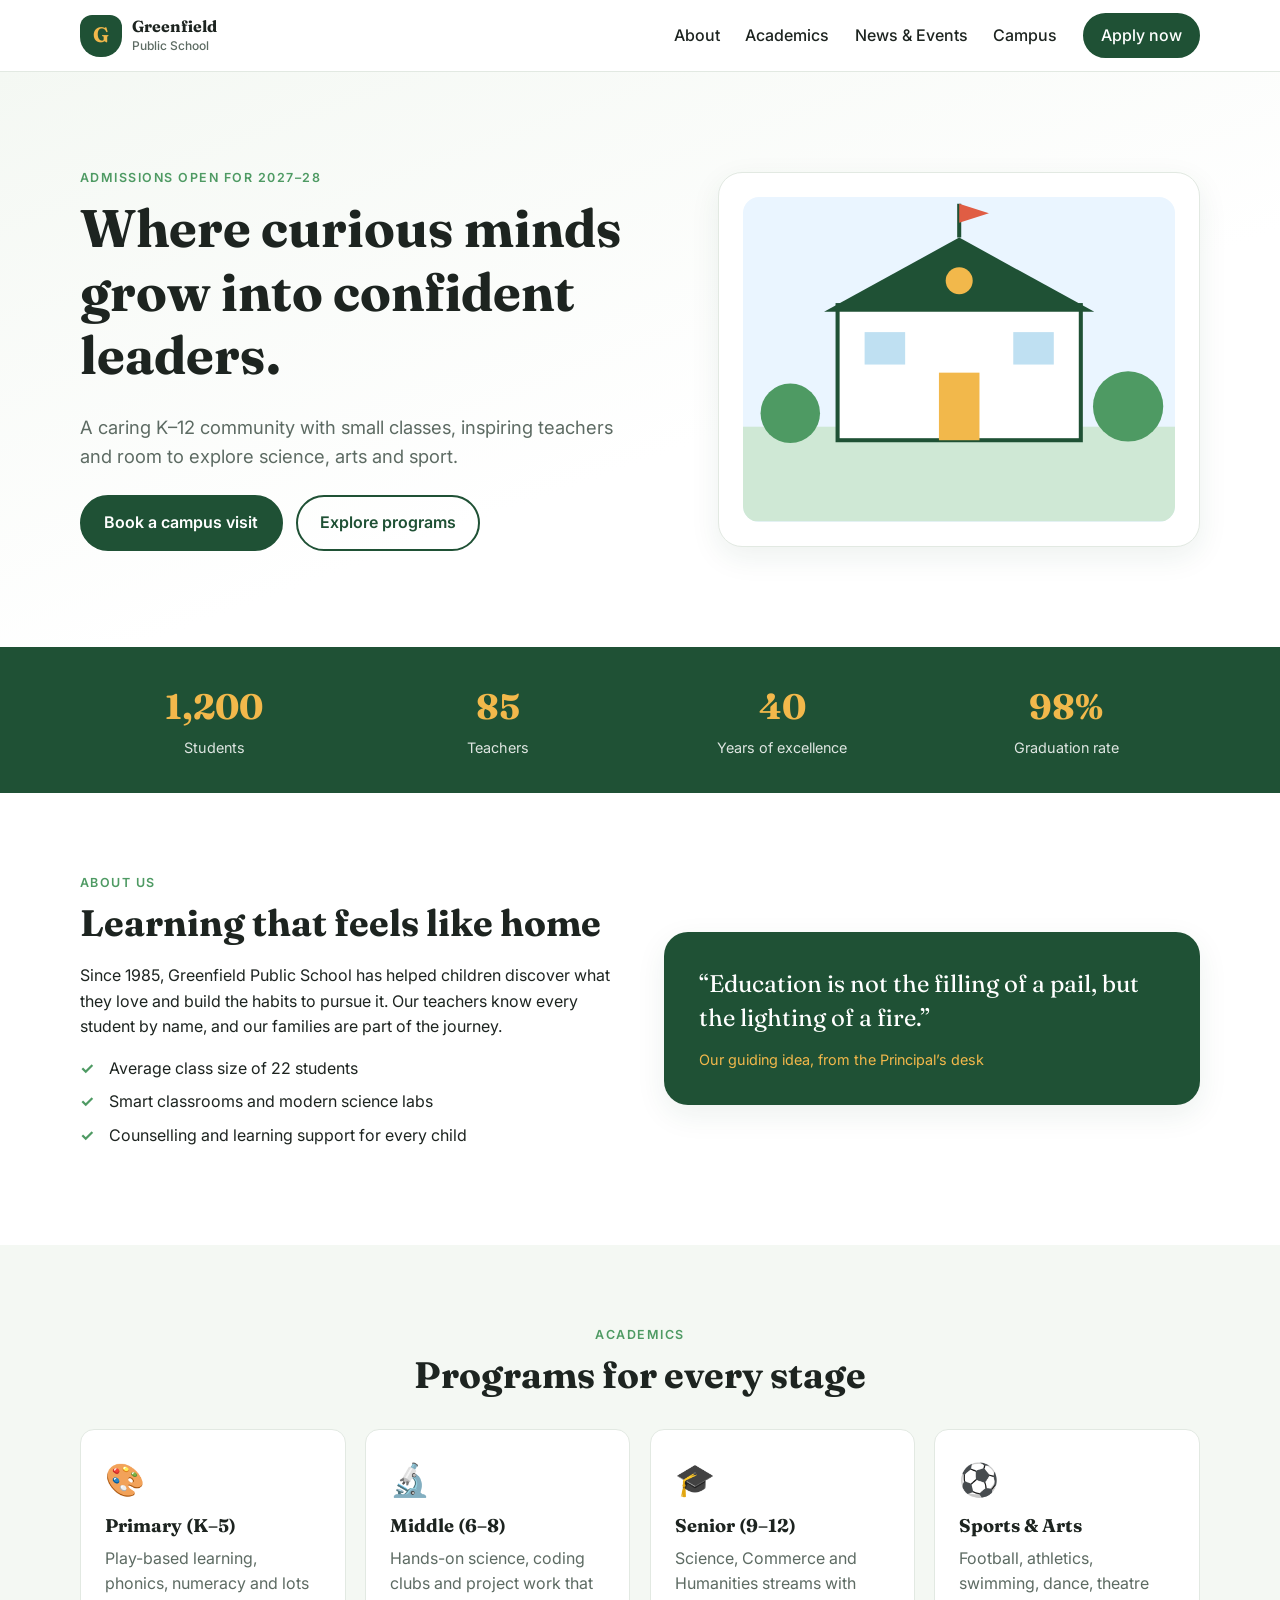
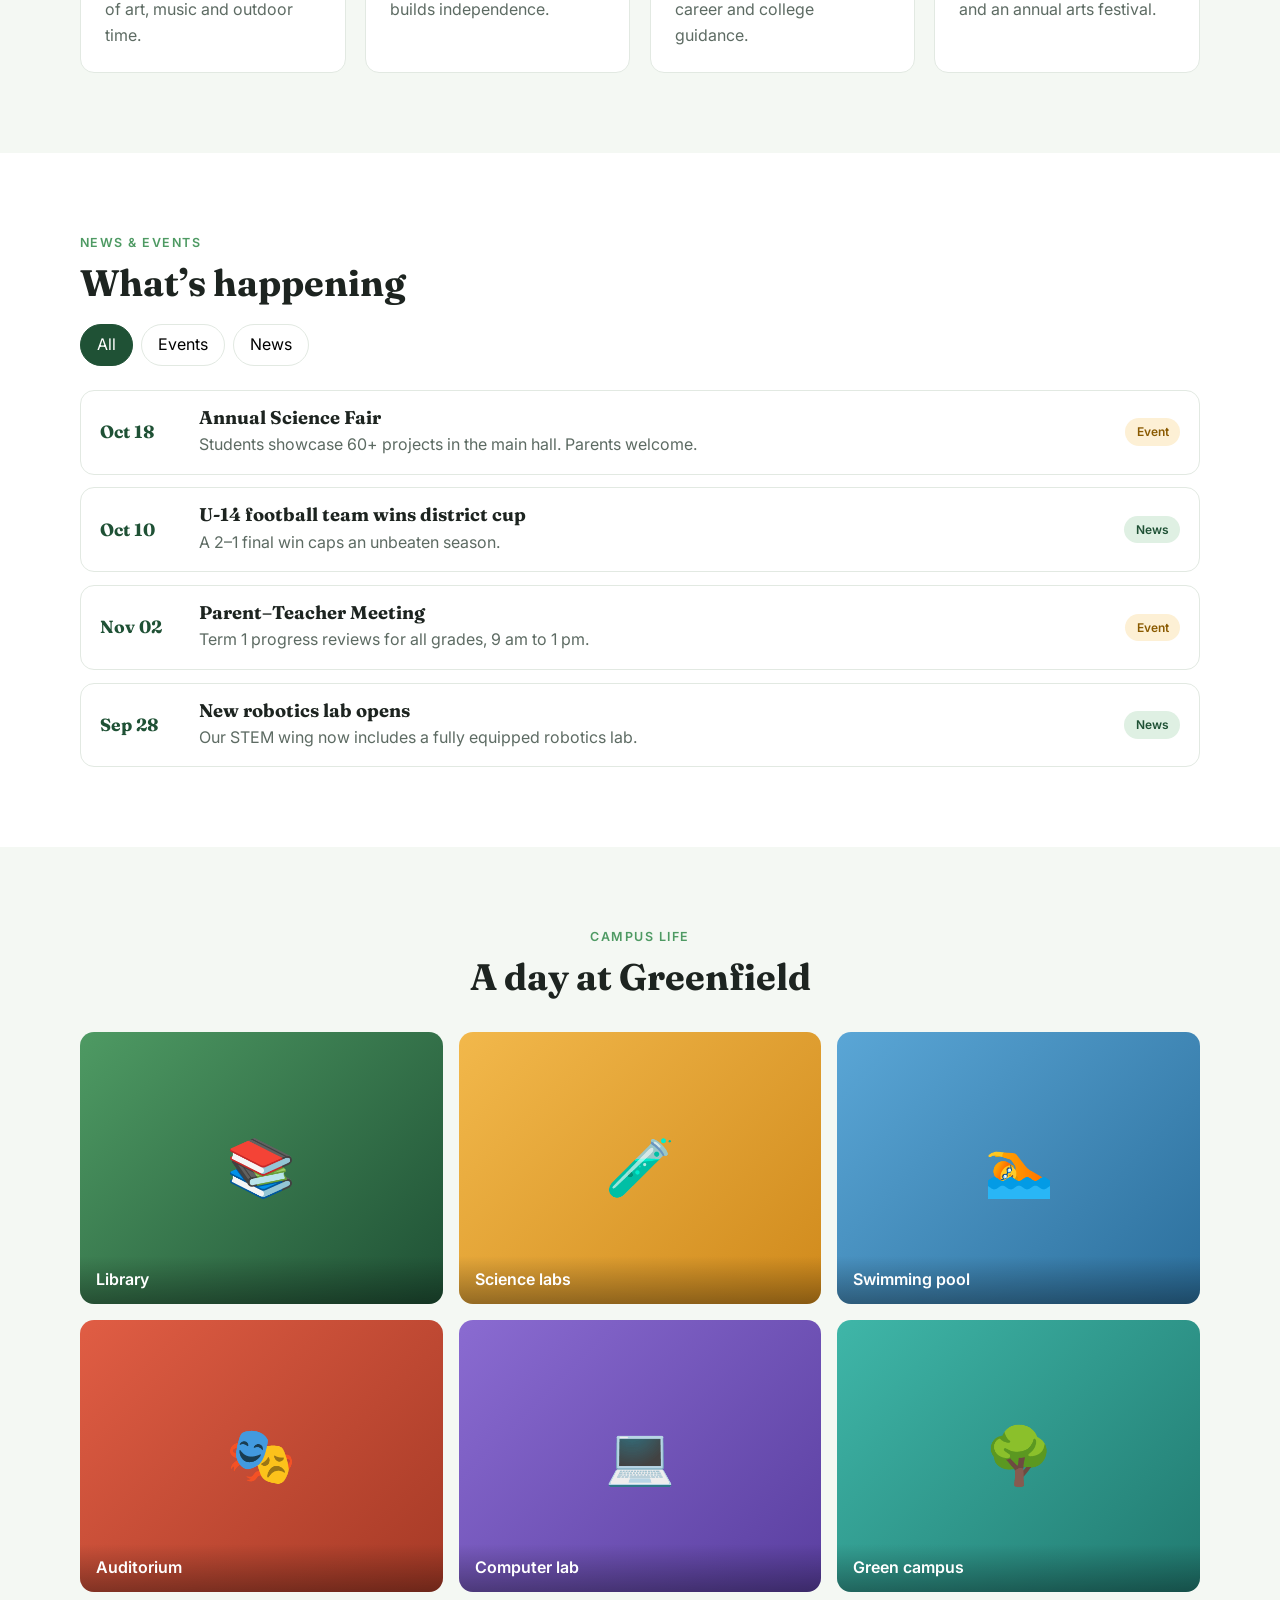
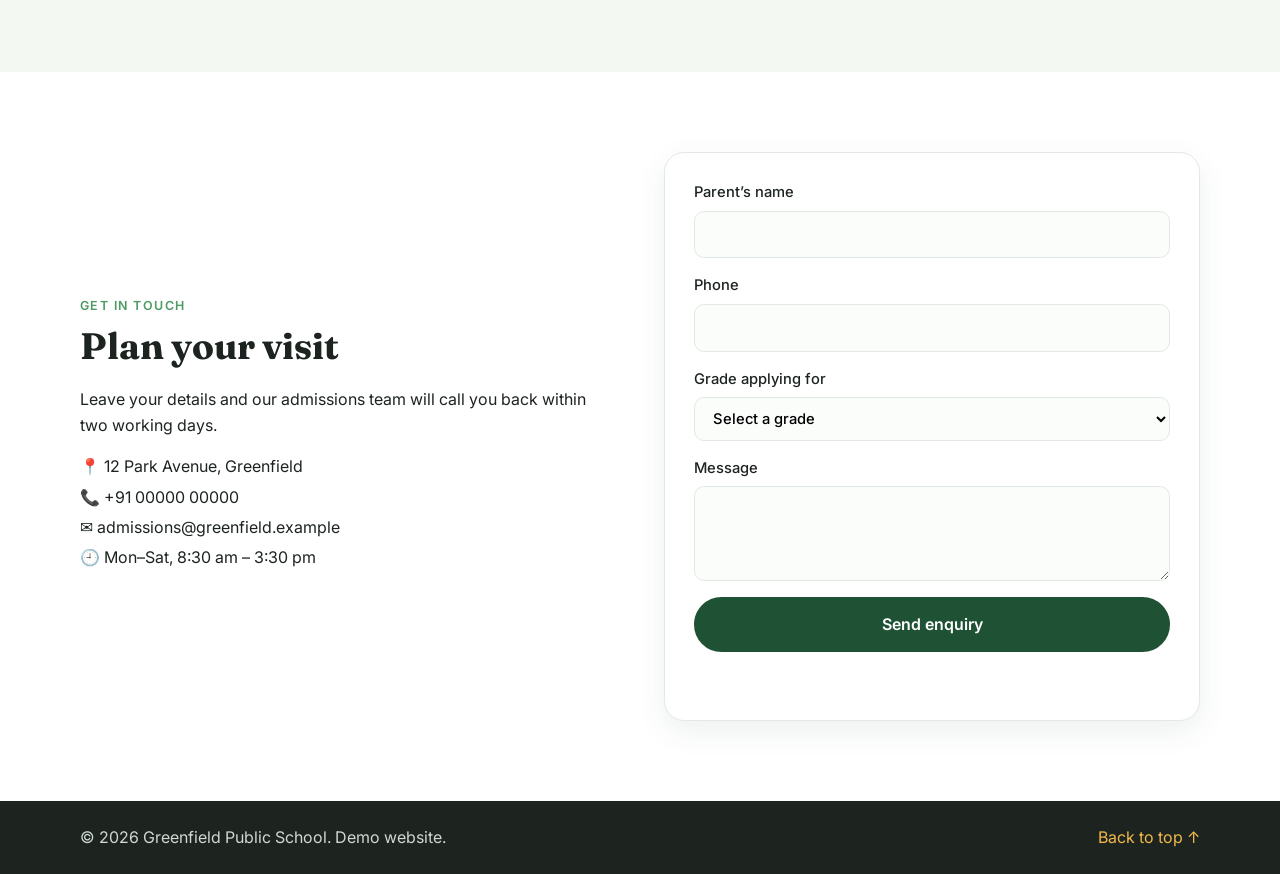
==== index.html @ 45098ccf "Add demo school website (static HTML/CSS/JS) Co-Authored-By: Claude Opus 5.5 (1M context) <noreply@a" ====
<!doctype html>
<html lang="en">
<head>
  <meta charset="utf-8">
  <meta name="viewport" content="width=device-width, initial-scale=1">
  <title>Greenfield Public School</title>
  <meta name="description" content="Greenfield Public School: nurturing curious minds since 1985.">
  <link rel="preconnect" href="https://fonts.googleapis.com">
  <link href="https://fonts.googleapis.com/css2?family=Fraunces:wght@600;700&family=Inter:wght@400;500;600&display=swap" rel="stylesheet">
  <link rel="stylesheet" href="css/styles.css">
</head>
<body>
  <header class="site-header">
    <div class="container nav">
      <a href="#top" class="brand">
        <span class="crest" aria-hidden="true">G</span>
        <span>Greenfield<br><small>Public School</small></span>
      </a>
      <button class="nav-toggle" aria-expanded="false" aria-controls="nav-links" aria-label="Open menu">
        <span></span><span></span><span></span>
      </button>
      <nav id="nav-links" class="nav-links">
        <a href="#about">About</a>
        <a href="#academics">Academics</a>
        <a href="#news">News &amp; Events</a>
        <a href="#gallery">Campus</a>
        <a href="#contact" class="btn btn-small">Apply now</a>
      </nav>
    </div>
  </header>

  <main id="top">
    <section class="hero">
      <div class="container hero-inner">
        <div class="hero-text">
          <p class="eyebrow">Admissions open for 2027–28</p>
          <h1>Where curious minds grow into confident leaders.</h1>
          <p class="lead">A caring K–12 community with small classes, inspiring teachers and room to explore science, arts and sport.</p>
          <div class="hero-actions">
            <a href="#contact" class="btn">Book a campus visit</a>
            <a href="#academics" class="btn btn-ghost">Explore programs</a>
          </div>
        </div>
        <div class="hero-card" aria-hidden="true">
          <div class="hero-illustration">
            <svg viewBox="0 0 320 240" role="img">
              <rect x="0" y="170" width="320" height="70" fill="#cfe8d5"/>
              <rect x="70" y="80" width="180" height="100" fill="#fff" stroke="#1f5135" stroke-width="3"/>
              <polygon points="60,85 160,30 260,85" fill="#1f5135"/>
              <rect x="145" y="130" width="30" height="50" fill="#f2b84b"/>
              <rect x="90" y="100" width="30" height="24" fill="#bfe0f2"/>
              <rect x="200" y="100" width="30" height="24" fill="#bfe0f2"/>
              <circle cx="160" cy="62" r="10" fill="#f2b84b"/>
              <line x1="160" y1="30" x2="160" y2="5" stroke="#1f5135" stroke-width="3"/>
              <polygon points="160,5 182,12 160,19" fill="#e05d44"/>
              <circle cx="35" cy="160" r="22" fill="#4e9a63"/>
              <circle cx="285" cy="155" r="26" fill="#4e9a63"/>
            </svg>
          </div>
        </div>
      </div>
    </section>

    <section class="stats">
      <div class="container stats-grid">
        <div><strong data-count="1200">0</strong><span>Students</span></div>
        <div><strong data-count="85">0</strong><span>Teachers</span></div>
        <div><strong data-count="40">0</strong><span>Years of excellence</span></div>
        <div><strong data-count="98" data-suffix="%">0</strong><span>Graduation rate</span></div>
      </div>
    </section>

    <section id="about" class="section">
      <div class="container two-col">
        <div>
          <p class="eyebrow">About us</p>
          <h2>Learning that feels like home</h2>
          <p>Since 1985, Greenfield Public School has helped children discover what they love and build the habits to pursue it. Our teachers know every student by name, and our families are part of the journey.</p>
          <ul class="checks">
            <li>Average class size of 22 students</li>
            <li>Smart classrooms and modern science labs</li>
            <li>Counselling and learning support for every child</li>
          </ul>
        </div>
        <blockquote class="quote">
          “Education is not the filling of a pail, but the lighting of a fire.”
          <cite>Our guiding idea, from the Principal’s desk</cite>
        </blockquote>
      </div>
    </section>

    <section id="academics" class="section section-alt">
      <div class="container">
        <p class="eyebrow center">Academics</p>
        <h2 class="center">Programs for every stage</h2>
        <div class="cards">
          <article class="card">
            <div class="card-icon">🎨</div>
            <h3>Primary (K–5)</h3>
            <p>Play-based learning, phonics, numeracy and lots of art, music and outdoor time.</p>
          </article>
          <article class="card">
            <div class="card-icon">🔬</div>
            <h3>Middle (6–8)</h3>
            <p>Hands-on science, coding clubs and project work that builds independence.</p>
          </article>
          <article class="card">
            <div class="card-icon">🎓</div>
            <h3>Senior (9–12)</h3>
            <p>Science, Commerce and Humanities streams with career and college guidance.</p>
          </article>
          <article class="card">
            <div class="card-icon">⚽</div>
            <h3>Sports &amp; Arts</h3>
            <p>Football, athletics, swimming, dance, theatre and an annual arts festival.</p>
          </article>
        </div>
      </div>
    </section>

    <section id="news" class="section">
      <div class="container">
        <p class="eyebrow">News &amp; Events</p>
        <h2>What’s happening</h2>
        <div class="tabs" role="tablist">
          <button role="tab" class="tab active" data-filter="all" aria-selected="true">All</button>
          <button role="tab" class="tab" data-filter="event" aria-selected="false">Events</button>
          <button role="tab" class="tab" data-filter="news" aria-selected="false">News</button>
        </div>
        <ul class="news-list">
          <li data-type="event"><time>Oct 18</time><div><h3>Annual Science Fair</h3><p>Students showcase 60+ projects in the main hall. Parents welcome.</p></div><span class="tag">Event</span></li>
          <li data-type="news"><time>Oct 10</time><div><h3>U-14 football team wins district cup</h3><p>A 2–1 final win caps an unbeaten season.</p></div><span class="tag tag-news">News</span></li>
          <li data-type="event"><time>Nov 02</time><div><h3>Parent–Teacher Meeting</h3><p>Term 1 progress reviews for all grades, 9 am to 1 pm.</p></div><span class="tag">Event</span></li>
          <li data-type="news"><time>Sep 28</time><div><h3>New robotics lab opens</h3><p>Our STEM wing now includes a fully equipped robotics lab.</p></div><span class="tag tag-news">News</span></li>
        </ul>
      </div>
    </section>

    <section id="gallery" class="section section-alt">
      <div class="container">
        <p class="eyebrow center">Campus life</p>
        <h2 class="center">A day at Greenfield</h2>
        <div class="gallery">
          <figure style="--c1:#4e9a63;--c2:#1f5135"><span>📚</span><figcaption>Library</figcaption></figure>
          <figure style="--c1:#f2b84b;--c2:#d08a1c"><span>🧪</span><figcaption>Science labs</figcaption></figure>
          <figure style="--c1:#5aa6d6;--c2:#2c6f9c"><span>🏊</span><figcaption>Swimming pool</figcaption></figure>
          <figure style="--c1:#e05d44;--c2:#a63a26"><span>🎭</span><figcaption>Auditorium</figcaption></figure>
          <figure style="--c1:#8a6bd1;--c2:#5a3fa0"><span>💻</span><figcaption>Computer lab</figcaption></figure>
          <figure style="--c1:#3fb6a8;--c2:#217a70"><span>🌳</span><figcaption>Green campus</figcaption></figure>
        </div>
      </div>
    </section>

    <section id="contact" class="section">
      <div class="container two-col">
        <div>
          <p class="eyebrow">Get in touch</p>
          <h2>Plan your visit</h2>
          <p>Leave your details and our admissions team will call you back within two working days.</p>
          <address>
            <p>📍 12 Park Avenue, Greenfield</p>
            <p>📞 +91 00000 00000</p>
            <p>✉️ admissions@greenfield.example</p>
            <p>🕘 Mon–Sat, 8:30 am – 3:30 pm</p>
          </address>
        </div>
        <form class="form" id="enquiry-form" novalidate>
          <label>Parent’s name<input name="name" required></label>
          <label>Phone<input name="phone" type="tel" required pattern="[0-9 +\-]{7,}"></label>
          <label>Grade applying for
            <select name="grade" required>
              <option value="">Select a grade</option>
              <option>Kindergarten</option><option>Grade 1–5</option>
              <option>Grade 6–8</option><option>Grade 9–12</option>
            </select>
          </label>
          <label>Message<textarea name="message" rows="3"></textarea></label>
          <button class="btn" type="submit">Send enquiry</button>
          <p class="form-status" role="status" aria-live="polite"></p>
        </form>
      </div>
    </section>
  </main>

  <footer class="site-footer">
    <div class="container footer-inner">
      <p>© <span id="year"></span> Greenfield Public School. Demo website.</p>
      <a href="#top">Back to top ↑</a>
    </div>
  </footer>

  <script src="js/main.js"></script>
</body>
</html>
---- css/styles.css ----
:root {
  --green: #1f5135;
  --green-2: #4e9a63;
  --gold: #f2b84b;
  --ink: #1d2420;
  --muted: #5d6b63;
  --bg: #ffffff;
  --bg-alt: #f4f8f3;
  --line: #e2e9e2;
  --radius: 14px;
  --shadow: 0 10px 30px rgba(31, 81, 53, 0.08);
}

* { box-sizing: border-box; }
html { scroll-behavior: smooth; }
body {
  margin: 0;
  font-family: "Inter", system-ui, sans-serif;
  color: var(--ink);
  background: var(--bg);
  line-height: 1.6;
}
h1, h2, h3 { font-family: "Fraunces", Georgia, serif; line-height: 1.2; margin: 0 0 .5em; }
h1 { font-size: clamp(2rem, 4.5vw, 3.3rem); }
h2 { font-size: clamp(1.6rem, 3vw, 2.3rem); }
h3 { font-size: 1.15rem; }
a { color: var(--green); }
img, svg { max-width: 100%; display: block; }

.container { width: min(1120px, 100% - 32px); margin-inline: auto; }
.center { text-align: center; }
.eyebrow {
  text-transform: uppercase; letter-spacing: .12em; font-size: .78rem;
  font-weight: 600; color: var(--green-2); margin: 0 0 .5rem;
}

/* Buttons */
.btn {
  display: inline-block; background: var(--green); color: #fff; text-decoration: none;
  padding: .8rem 1.4rem; border-radius: 999px; font-weight: 600; border: 2px solid var(--green);
  cursor: pointer; font: inherit; font-weight: 600; transition: transform .15s, background .15s;
}
.btn:hover { transform: translateY(-2px); background: #17402a; }
.btn-ghost { background: transparent; color: var(--green); }
.btn-ghost:hover { background: var(--bg-alt); }
.btn-small { padding: .5rem 1rem; color: #fff !important; }

/* Header */
.site-header {
  position: sticky; top: 0; z-index: 10; background: rgba(255,255,255,.92);
  backdrop-filter: blur(8px); border-bottom: 1px solid var(--line);
}
.nav { display: flex; align-items: center; justify-content: space-between; padding: .8rem 0; }
.brand { display: flex; align-items: center; gap: .6rem; text-decoration: none; color: var(--ink); font-family: "Fraunces", serif; font-weight: 700; line-height: 1.1; }
.brand small { font-family: "Inter", sans-serif; font-weight: 500; color: var(--muted); font-size: .75rem; }
.crest {
  width: 42px; height: 42px; border-radius: 12px 12px 20px 20px; background: var(--green);
  color: var(--gold); display: grid; place-items: center; font-size: 1.3rem;
}
.nav-links { display: flex; align-items: center; gap: 1.6rem; }
.nav-links a { text-decoration: none; color: var(--ink); font-weight: 500; }
.nav-links a:hover { color: var(--green-2); }
.nav-toggle { display: none; background: none; border: 0; padding: 8px; cursor: pointer; }
.nav-toggle span { display: block; width: 24px; height: 2px; background: var(--ink); margin: 5px 0; transition: .2s; }

/* Hero */
.hero { background: linear-gradient(160deg, var(--bg-alt), #fff 60%); padding: clamp(3rem, 8vw, 6rem) 0; }
.hero-inner { display: grid; grid-template-columns: 1.1fr .9fr; gap: 3rem; align-items: center; }
.lead { font-size: 1.15rem; color: var(--muted); max-width: 34rem; }
.hero-actions { display: flex; flex-wrap: wrap; gap: .8rem; margin-top: 1.5rem; }
.hero-card { background: #fff; border-radius: 24px; padding: 1.5rem; box-shadow: var(--shadow); border: 1px solid var(--line); }
.hero-illustration { background: #eaf5ff; border-radius: 16px; overflow: hidden; }

/* Stats */
.stats { background: var(--green); color: #fff; padding: 2rem 0; }
.stats-grid { display: grid; grid-template-columns: repeat(4, 1fr); gap: 1rem; text-align: center; }
.stats strong { display: block; font-family: "Fraunces", serif; font-size: 2.2rem; color: var(--gold); }
.stats span { font-size: .9rem; opacity: .85; }

/* Sections */
.section { padding: clamp(3rem, 7vw, 5rem) 0; }
.section-alt { background: var(--bg-alt); }
.two-col { display: grid; grid-template-columns: 1fr 1fr; gap: 3rem; align-items: center; }
.checks { list-style: none; padding: 0; }
.checks li { padding-left: 1.8rem; position: relative; margin: .5rem 0; }
.checks li::before { content: "✓"; position: absolute; left: 0; color: var(--green-2); font-weight: 700; }
.quote {
  margin: 0; background: var(--green); color: #fff; padding: 2.2rem; border-radius: 24px;
  font-family: "Fraunces", serif; font-size: 1.5rem; line-height: 1.4; box-shadow: var(--shadow);
}
.quote cite { display: block; margin-top: 1rem; font-family: "Inter", sans-serif; font-size: .9rem; font-style: normal; color: var(--gold); }

/* Cards */
.cards { display: grid; grid-template-columns: repeat(4, 1fr); gap: 1.2rem; margin-top: 2rem; }
.card { background: #fff; border: 1px solid var(--line); border-radius: var(--radius); padding: 1.5rem; transition: transform .2s, box-shadow .2s; }
.card:hover { transform: translateY(-4px); box-shadow: var(--shadow); }
.card p { color: var(--muted); margin: 0; }
.card-icon { font-size: 2rem; margin-bottom: .6rem; }

/* News */
.tabs { display: flex; gap: .5rem; margin: 1rem 0 1.5rem; }
.tab { border: 1px solid var(--line); background: #fff; padding: .45rem 1rem; border-radius: 999px; cursor: pointer; font: inherit; }
.tab.active { background: var(--green); color: #fff; border-color: var(--green); }
.news-list { list-style: none; padding: 0; margin: 0; display: grid; gap: .8rem; }
.news-list li {
  display: grid; grid-template-columns: 80px 1fr auto; gap: 1.2rem; align-items: center;
  border: 1px solid var(--line); border-radius: var(--radius); padding: 1rem 1.2rem;
}
.news-list li[hidden] { display: none; }
.news-list time { font-family: "Fraunces", serif; font-weight: 700; color: var(--green); font-size: 1.1rem; }
.news-list h3 { margin: 0; }
.news-list p { margin: .2rem 0 0; color: var(--muted); }
.tag { font-size: .75rem; font-weight: 600; padding: .25rem .7rem; border-radius: 999px; background: #fdf0d5; color: #8a5a00; }
.tag-news { background: #dff0e3; color: var(--green); }

/* Gallery */
.gallery { display: grid; grid-template-columns: repeat(3, 1fr); gap: 1rem; margin-top: 2rem; }
.gallery figure {
  margin: 0; aspect-ratio: 4 / 3; border-radius: var(--radius); position: relative; overflow: hidden;
  background: linear-gradient(135deg, var(--c1), var(--c2)); display: grid; place-items: center;
}
.gallery span { font-size: 3.5rem; transition: transform .3s; }
.gallery figure:hover span { transform: scale(1.15); }
.gallery figcaption {
  position: absolute; left: 0; right: 0; bottom: 0; padding: .7rem 1rem; color: #fff; font-weight: 600;
  background: linear-gradient(transparent, rgba(0,0,0,.35));
}

/* Contact */
address { font-style: normal; margin-top: 1rem; }
address p { margin: .3rem 0; }
.form { background: #fff; border: 1px solid var(--line); border-radius: 20px; padding: 1.8rem; box-shadow: var(--shadow); display: grid; gap: 1rem; }
.form label { display: grid; gap: .35rem; font-weight: 500; font-size: .92rem; }
.form input, .form select, .form textarea {
  font: inherit; padding: .7rem .9rem; border: 1px solid var(--line); border-radius: 10px; background: #fbfdfb;
}
.form input:focus, .form select:focus, .form textarea:focus { outline: 2px solid var(--green-2); border-color: transparent; }
.form .invalid { border-color: #e05d44; }
.form-status { margin: 0; font-weight: 500; min-height: 1.4em; }
.form-status.ok { color: var(--green-2); }
.form-status.err { color: #c0392b; }

/* Footer */
.site-footer { background: var(--ink); color: #cfd8d2; padding: 1.5rem 0; }
.footer-inner { display: flex; justify-content: space-between; flex-wrap: wrap; gap: 1rem; }
.site-footer p { margin: 0; }
.site-footer a { color: var(--gold); text-decoration: none; }

/* Responsive */
@media (max-width: 900px) {
  .cards { grid-template-columns: repeat(2, 1fr); }
  .hero-inner, .two-col { grid-template-columns: 1fr; }
  .hero-card { max-width: 420px; }
}
@media (max-width: 720px) {
  .nav-toggle { display: block; }
  .nav-links {
    position: absolute; top: 100%; left: 0; right: 0; flex-direction: column; align-items: flex-start;
    background: #fff; padding: 1rem 16px 1.4rem; gap: 1rem; border-bottom: 1px solid var(--line); display: none;
  }
  .nav-links.open { display: flex; }
  .stats-grid { grid-template-columns: repeat(2, 1fr); }
  .gallery { grid-template-columns: repeat(2, 1fr); }
  .news-list li { grid-template-columns: 1fr; gap: .4rem; }
}
@media (max-width: 480px) {
  .cards, .gallery { grid-template-columns: 1fr; }
}
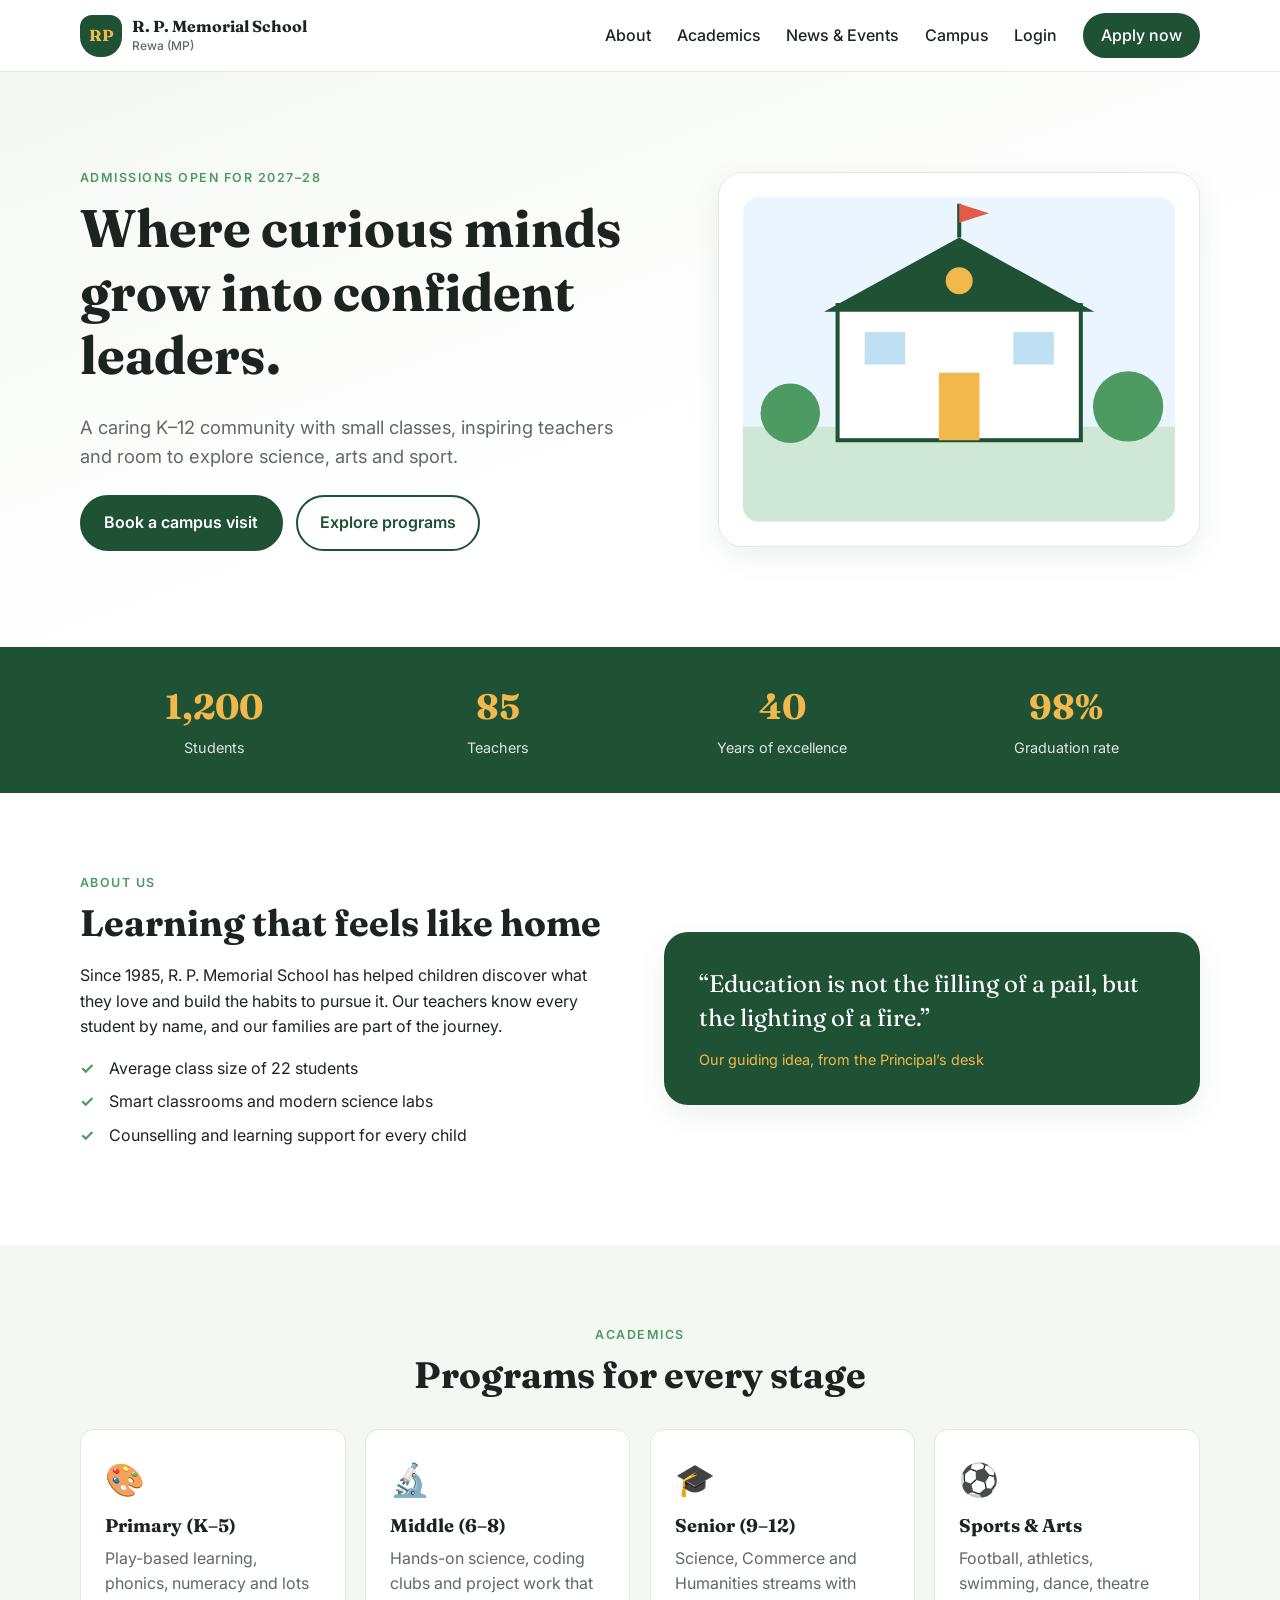
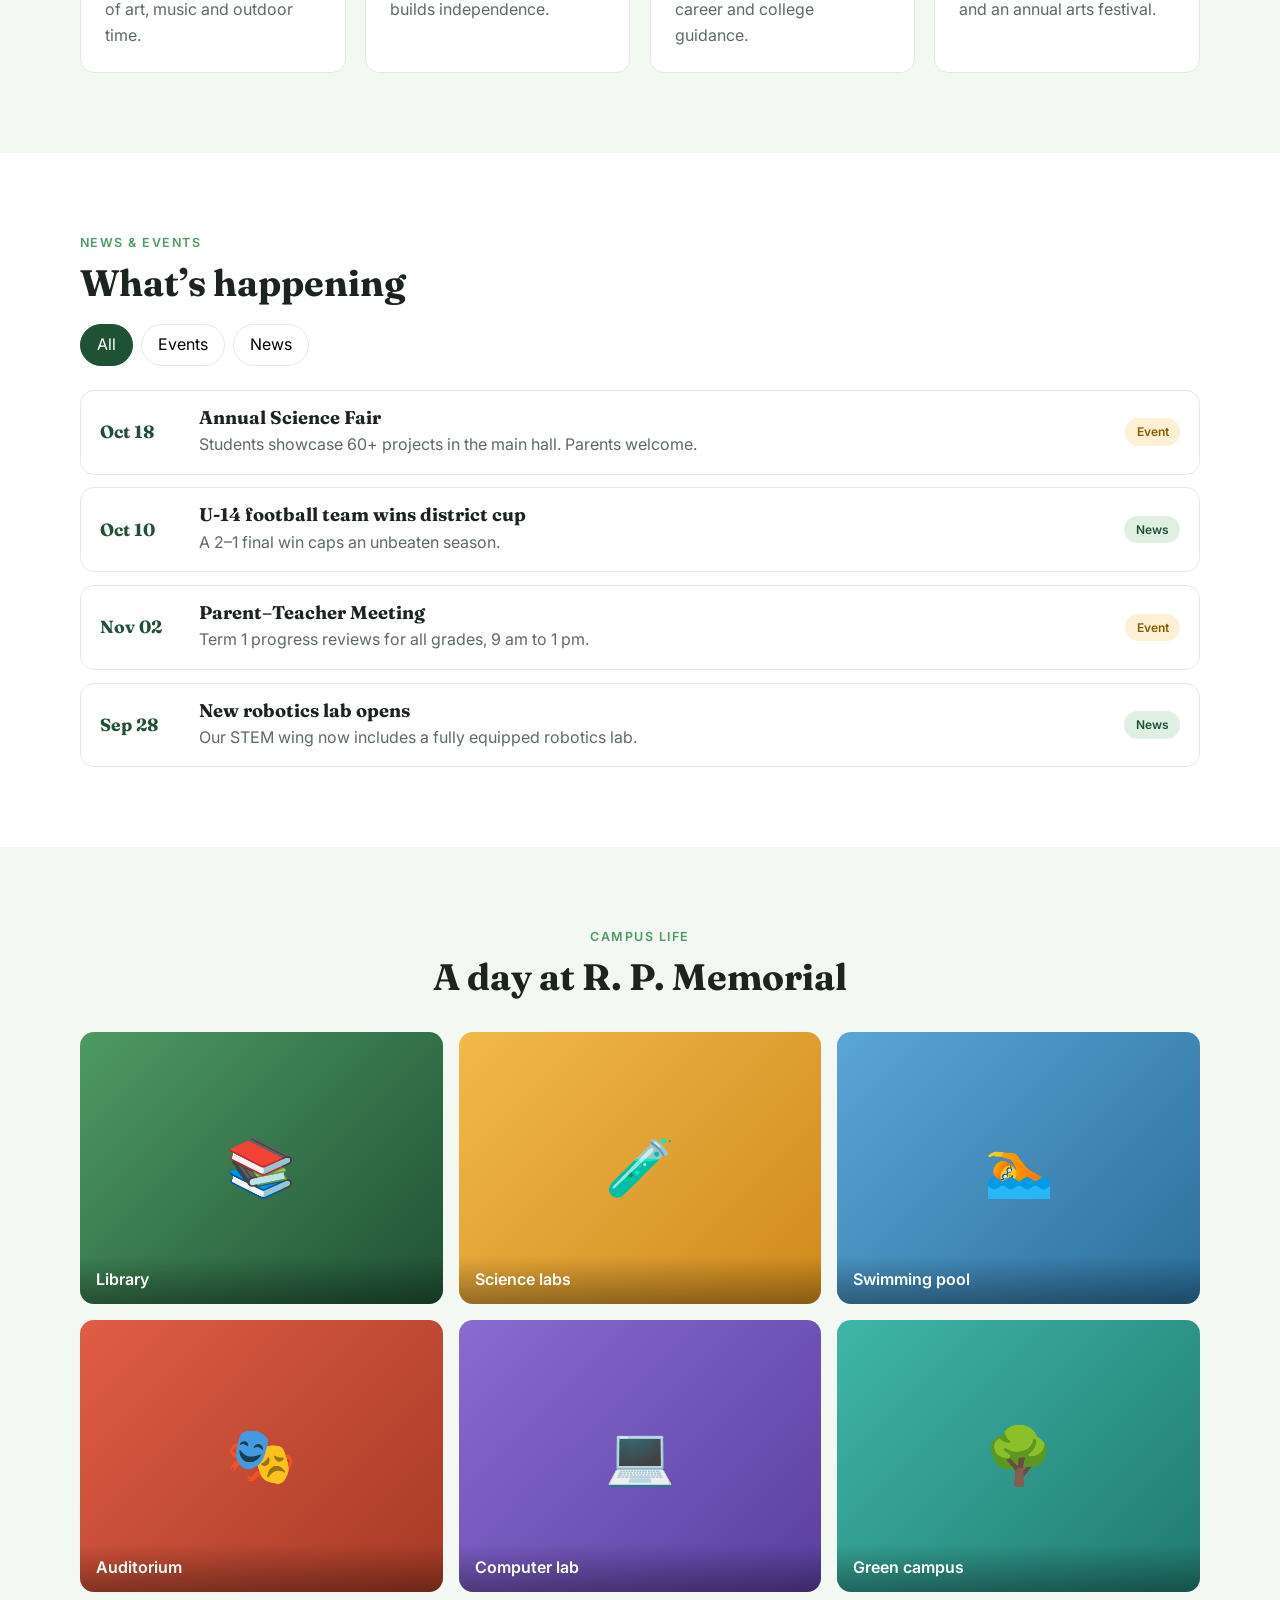
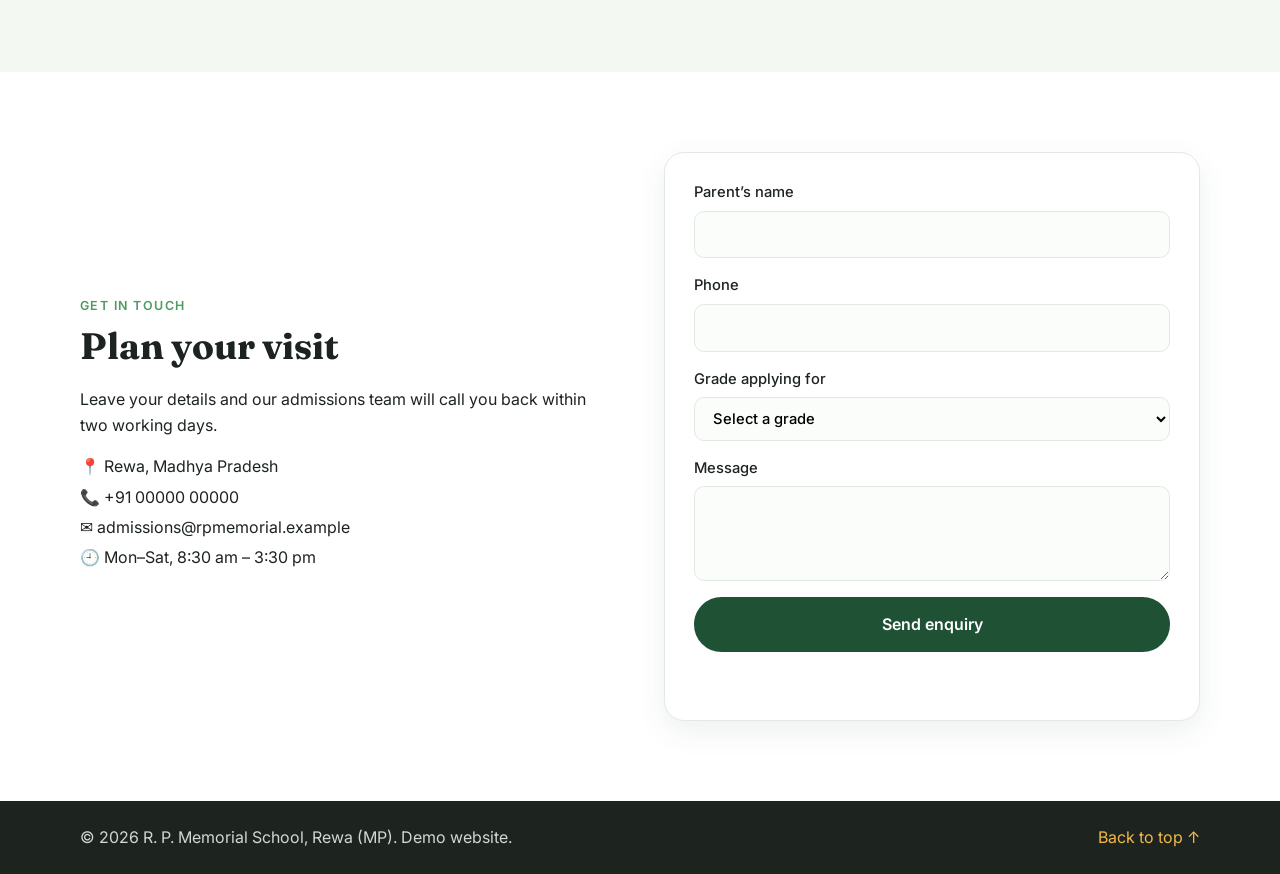
==== commit e9cdc70e: "Rename to R. P. Memorial School, Rewa (MP) and add demo login Adds a login page, a portal page shown" ====
--- a/index.html
+++ b/index.html
@@ -3,8 +3,8 @@
 <head>
   <meta charset="utf-8">
   <meta name="viewport" content="width=device-width, initial-scale=1">
-  <title>Greenfield Public School</title>
-  <meta name="description" content="Greenfield Public School: nurturing curious minds since 1985.">
+  <title>R. P. Memorial School, Rewa (MP)</title>
+  <meta name="description" content="R. P. Memorial School, Rewa (MP): nurturing curious minds since 1985.">
   <link rel="preconnect" href="https://fonts.googleapis.com">
   <link href="https://fonts.googleapis.com/css2?family=Fraunces:wght@600;700&family=Inter:wght@400;500;600&display=swap" rel="stylesheet">
   <link rel="stylesheet" href="css/styles.css">
@@ -13,8 +13,8 @@
   <header class="site-header">
     <div class="container nav">
       <a href="#top" class="brand">
-        <span class="crest" aria-hidden="true">G</span>
-        <span>Greenfield<br><small>Public School</small></span>
+        <span class="crest" aria-hidden="true">RP</span>
+        <span>R. P. Memorial School<br><small>Rewa (MP)</small></span>
       </a>
       <button class="nav-toggle" aria-expanded="false" aria-controls="nav-links" aria-label="Open menu">
         <span></span><span></span><span></span>
@@ -24,6 +24,7 @@
         <a href="#academics">Academics</a>
         <a href="#news">News &amp; Events</a>
         <a href="#gallery">Campus</a>
+        <a href="login.html" id="auth-link">Login</a>
         <a href="#contact" class="btn btn-small">Apply now</a>
       </nav>
     </div>
@@ -75,7 +76,7 @@
         <div>
           <p class="eyebrow">About us</p>
           <h2>Learning that feels like home</h2>
-          <p>Since 1985, Greenfield Public School has helped children discover what they love and build the habits to pursue it. Our teachers know every student by name, and our families are part of the journey.</p>
+          <p>Since 1985, R. P. Memorial School has helped children discover what they love and build the habits to pursue it. Our teachers know every student by name, and our families are part of the journey.</p>
           <ul class="checks">
             <li>Average class size of 22 students</li>
             <li>Smart classrooms and modern science labs</li>
@@ -139,7 +140,7 @@
     <section id="gallery" class="section section-alt">
       <div class="container">
         <p class="eyebrow center">Campus life</p>
-        <h2 class="center">A day at Greenfield</h2>
+        <h2 class="center">A day at R. P. Memorial</h2>
         <div class="gallery">
           <figure style="--c1:#4e9a63;--c2:#1f5135"><span>📚</span><figcaption>Library</figcaption></figure>
           <figure style="--c1:#f2b84b;--c2:#d08a1c"><span>🧪</span><figcaption>Science labs</figcaption></figure>
@@ -158,9 +159,9 @@
           <h2>Plan your visit</h2>
           <p>Leave your details and our admissions team will call you back within two working days.</p>
           <address>
-            <p>📍 12 Park Avenue, Greenfield</p>
+            <p>📍 Rewa, Madhya Pradesh</p>
             <p>📞 +91 00000 00000</p>
-            <p>✉️ admissions@greenfield.example</p>
+            <p>✉️ admissions@rpmemorial.example</p>
             <p>🕘 Mon–Sat, 8:30 am – 3:30 pm</p>
           </address>
         </div>
@@ -184,11 +185,12 @@
 
   <footer class="site-footer">
     <div class="container footer-inner">
-      <p>© <span id="year"></span> Greenfield Public School. Demo website.</p>
+      <p>© <span id="year"></span> R. P. Memorial School, Rewa (MP). Demo website.</p>
       <a href="#top">Back to top ↑</a>
     </div>
   </footer>
 
+  <script src="js/auth.js"></script>
   <script src="js/main.js"></script>
 </body>
 </html>
--- a/css/styles.css
+++ b/css/styles.css
@@ -55,7 +55,7 @@
 .brand small { font-family: "Inter", sans-serif; font-weight: 500; color: var(--muted); font-size: .75rem; }
 .crest {
   width: 42px; height: 42px; border-radius: 12px 12px 20px 20px; background: var(--green);
-  color: var(--gold); display: grid; place-items: center; font-size: 1.3rem;
+  color: var(--gold); display: grid; place-items: center; font-size: 1rem; font-weight: 700;
 }
 .nav-links { display: flex; align-items: center; gap: 1.6rem; }
 .nav-links a { text-decoration: none; color: var(--ink); font-weight: 500; }
@@ -166,3 +166,26 @@
 @media (max-width: 480px) {
   .cards, .gallery { grid-template-columns: 1fr; }
 }
+
+/* Login and portal */
+.auth-page { background: var(--bg-alt); min-height: 100vh; }
+.back-link { text-decoration: none; font-weight: 500; }
+.auth-main { display: grid; place-items: center; padding: clamp(2rem, 6vw, 4rem) 16px; }
+.auth-card {
+  width: min(420px, 100%); background: #fff; border: 1px solid var(--line); border-radius: 20px;
+  padding: 2rem; box-shadow: var(--shadow);
+}
+.auth-card h1 { font-size: 1.8rem; }
+.form-plain { border: 0; box-shadow: none; padding: 0; margin-top: 1rem; }
+.password-wrap { position: relative; display: grid; }
+.password-wrap input { padding-right: 4.2rem; }
+.show-pass {
+  position: absolute; right: .5rem; top: 50%; transform: translateY(-50%); background: none; border: 0;
+  color: var(--green); font: inherit; font-size: .85rem; font-weight: 600; cursor: pointer;
+}
+.demo-note { margin-top: 1.5rem; padding: 1rem 1.2rem; background: #fdf6e6; border-radius: 12px; font-size: .9rem; }
+.demo-note p { margin: .4rem 0 0; }
+.muted { color: var(--muted); font-size: .85rem; }
+.btn-small-ghost { padding: .45rem 1.1rem; }
+.portal-cards { margin-top: 1.5rem; }
+.portal-note { margin-top: 1.5rem; }
